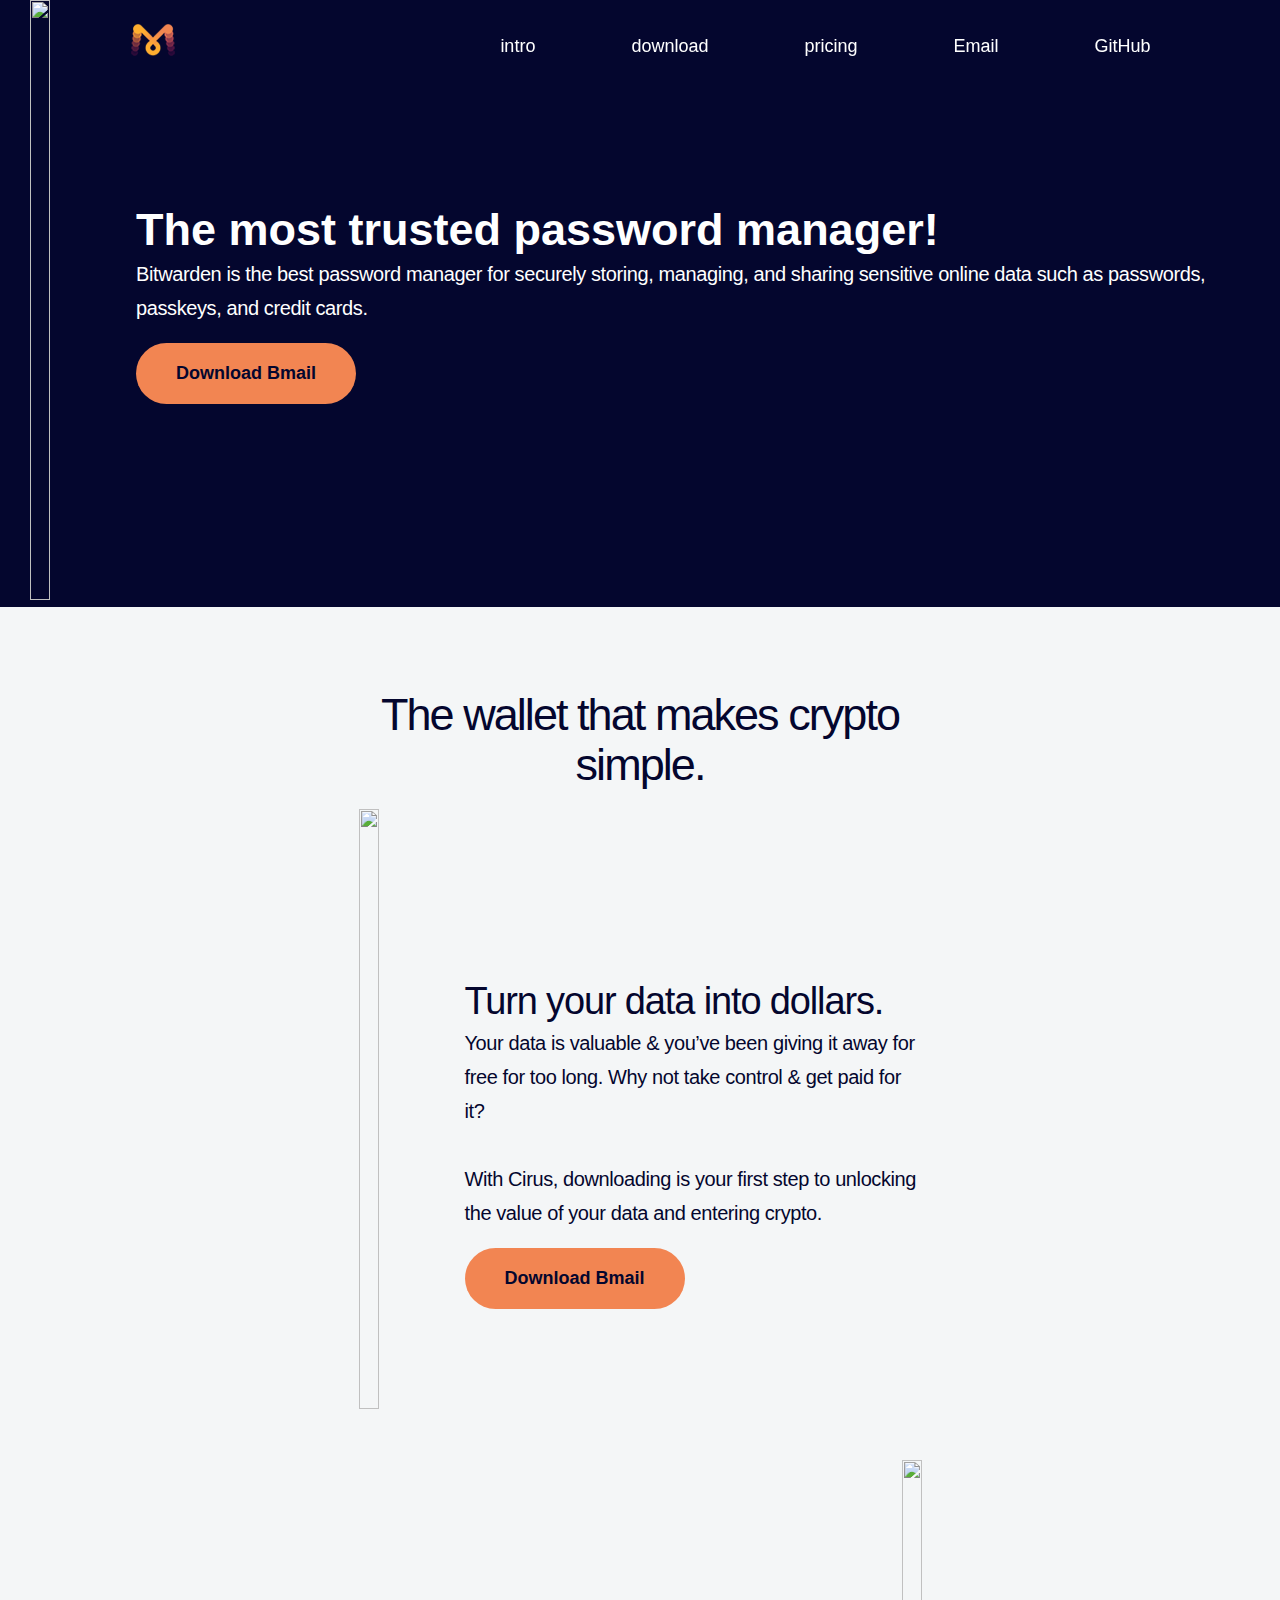
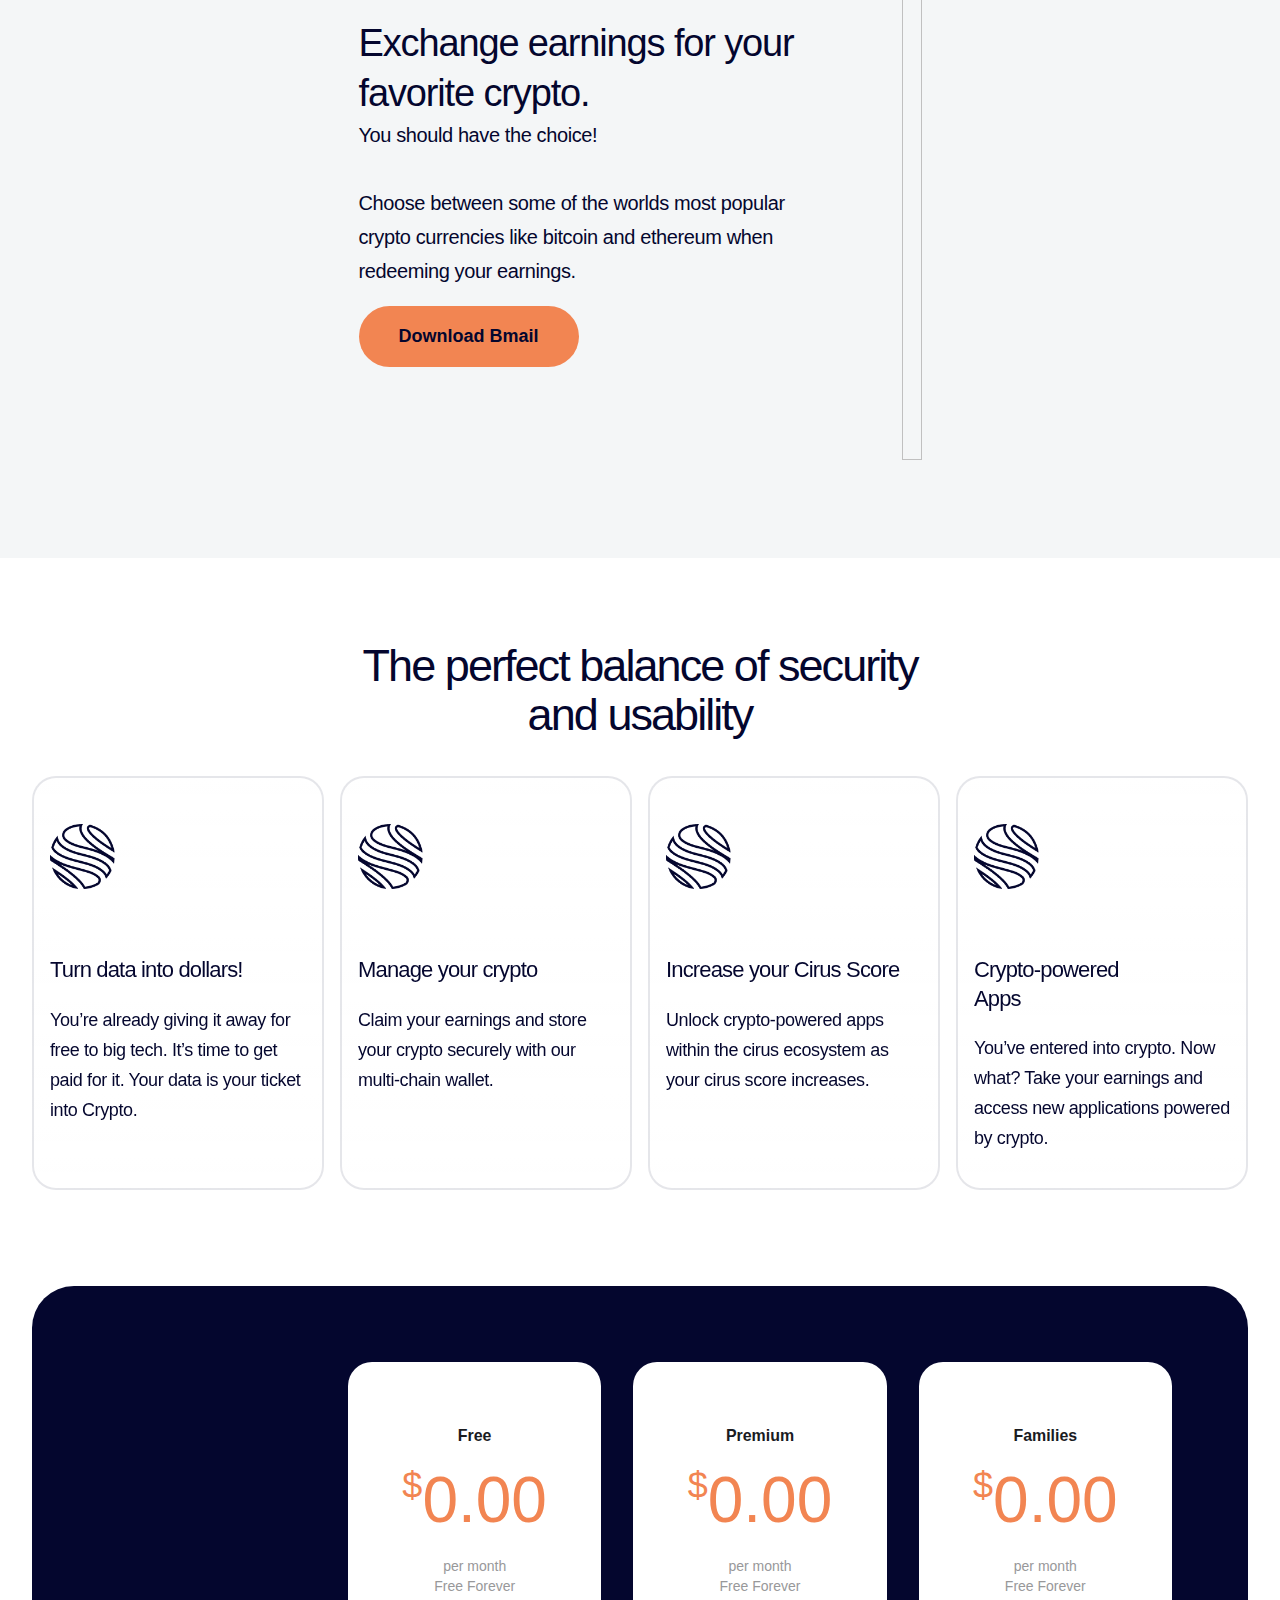
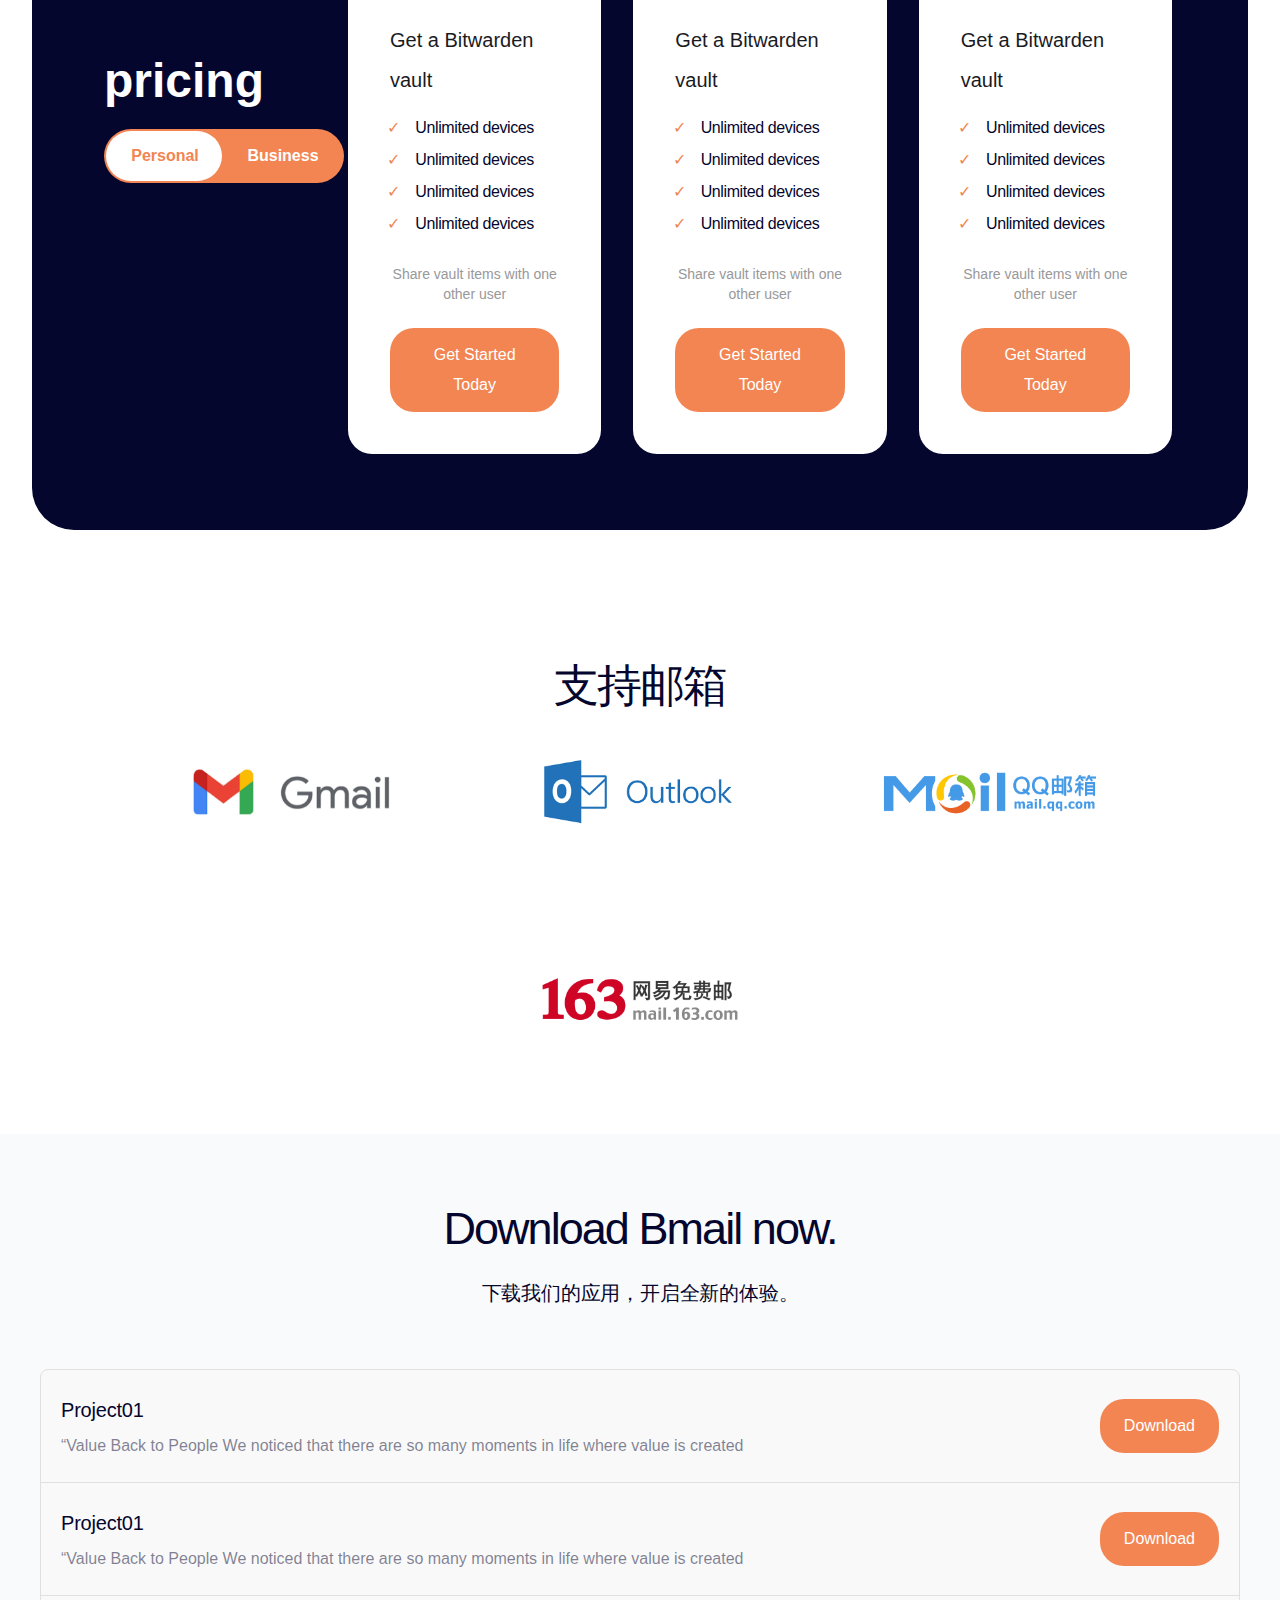
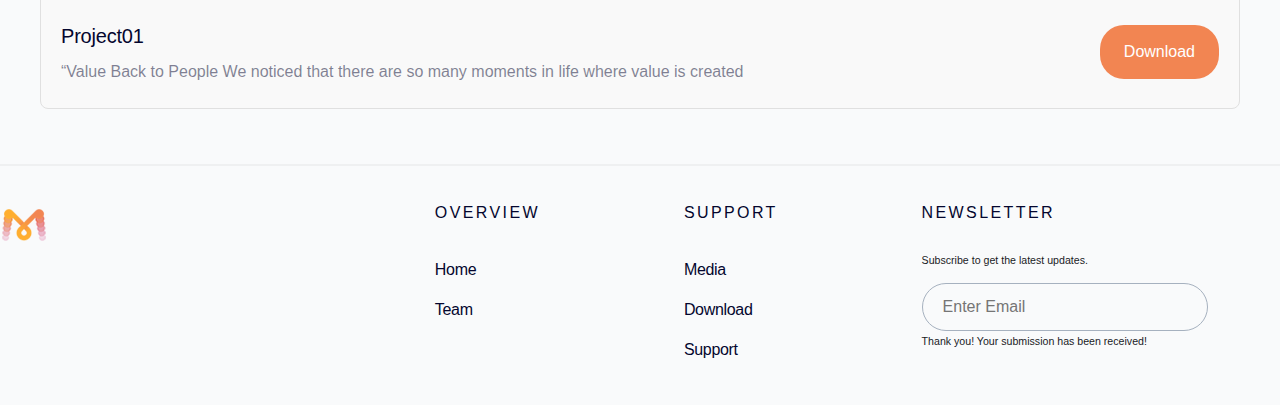
==== index2.html @ 67f489e0 "prepare to set up  a new home page" ====
<!DOCTYPE html>
<html lang="zh">
<head>
    <meta charset="UTF-8">
    <meta name="viewport" content="width=device-width, initial-scale=1.0">
    <title>Bmail</title>
    <link rel="icon" href="file/favicon.ico" type="image/x-icon">
    <link rel="stylesheet" href="styles/css/styles.css">
</head>
<body>

<!-- 导航栏 -->
<nav class="transparent" id="navbar">
    <div class="logo">
        <a href="#"><img src="file/logo_48.png" alt="品牌LOGO"></a>
    </div>
    <ul>
        <li><a href="#intro">intro</a></li>
        <li><a href="#download">download</a></li>
        <li><a href="#pricing">pricing</a></li>
        <li><a href="#email">Email</a></li>
        <li><a href="#partners">GitHub</a></li>
    </ul>
</nav>

<!-- Banner -->
<section class="hero-section">
    <div class="banner">
        <div class="bmail-banner-left">
            <img src="https://cdn.prod.website-files.com/65b21eba16cd83b427cde23e/65b38da8001c4a9a8cc48adb_Group%201000008335.svg"
                 loading="lazy" width="811" alt="" class="bmail-banner-image">
        </div>
        <div class="banner-heading">
            <h1 class="banner-heading-title">The most trusted password manager!</h1>
            <p class="bmail-paragraph" style="color: white">Bitwarden is the best password manager for securely storing,
                managing, and sharing sensitive online data such as passwords, passkeys, and credit cards.</p>
            <button class="bmail-button">Download Bmail</button>
        </div>
    </div>
</section>

<!-- 介绍部分 -->
<section class="section" id="intro">
    <div class="w-layout-blockcontainer container-two w-container">
        <div class="the-most-block-wrap">
            <h2 class="a-web-heading the-most-heading">The wallet that makes crypto simple. </h2>
            <div class="bmail-content-block-wrap">
                <div class="bmail-content-wrap">
                    <div class="bmail-image-block">
                        <img src="https://cdn.prod.website-files.com/65b21eba16cd83b427cde23e/65b38da8001c4a9a8cc48adb_Group%201000008335.svg"
                             loading="lazy" width="811" alt="" class="bmail-single-image">
                    </div>
                    <div class="bmail-details-block">
                        <h3 class="bmail-heading-three desktop">Turn your data into dollars.</h3>
                        <p class="bmail-paragraph">Your data is valuable &amp; you’ve been giving it away for free for
                            too long. Why not take control &amp; get paid for it?<br>
                            <br>With Cirus, downloading is your first step to unlocking the value of your data and
                            entering crypto.&nbsp;</p>
                        <a href="#" class="button-3 bmail-button no-bg w-button">
                            <strong>Download Bmail</strong>
                        </a>
                    </div>
                </div>
                <div class="bmail-content-wrap">
                    <div class="bmail-details-block">
                        <h3 class="bmail-heading-three desktop">Exchange earnings for your favorite crypto.</h3>
                        <p class="bmail-paragraph">You should have the choice! <br>
                            <br>Choose between some of the worlds most popular crypto currencies like bitcoin and
                            ethereum when redeeming your earnings.
                        </p>
                        <a href="https://bit.ly/w2c" class="button-3 bmail-button no-bg w-button">
                            <strong>Download Bmail</strong>
                        </a>
                    </div>
                    <div class="bmail-image-block">
                        <img src="https://cdn.prod.website-files.com/65b21eba16cd83b427cde23e/65b391adbe4fad427387e76c_Group%201000008335%20(1).svg"
                             loading="lazy" alt="" class="bmail-single-image">
                    </div>
                </div>
            </div>
        </div>
    </div>
</section>
<section class="section section3" id="security">
    <h2 class="a-web-heading the-most-heading">The perfect balance of security and usability</h2>
    <div class="own-your-four-block-wrap">
        <div class="own-your-four-single-wrap">
            <img src="file/test.png" loading="lazy" alt="" class="get-paid-image">
            <h4 class="get-paid-heading">Turn data into dollars!</h4>
            <p class="feature-paragraph">You’re already giving it away for free to big tech. It’s time to get paid for
                it. Your data is your ticket into Crypto.</p>
        </div>
        <div class="own-your-four-single-wrap">
            <img src="file/test.png" loading="lazy" alt="" class="get-paid-image">
            <h4 class="get-paid-heading">Manage your crypto</h4>
            <p class="feature-paragraph">Claim your earnings and store your crypto securely with our multi-chain
                wallet.</p>
        </div>
        <div class="own-your-four-single-wrap">
            <img src="file/test.png" loading="lazy" alt="" class="get-paid-image">
            <h4 class="get-paid-heading">Increase your Cirus Score</h4>
            <p class="feature-paragraph">Unlock crypto-powered apps within the cirus ecosystem as your cirus score
                increases.</p>
        </div>
        <div class="own-your-four-single-wrap">
            <img src="file/test.png" loading="lazy" alt="" class="get-paid-image">
            <h4 class="get-paid-heading">Crypto-powered<br>Apps</h4>
            <p class="feature-paragraph">You’ve entered into crypto. Now what? Take your earnings and access new
                applications powered by crypto.</p>
        </div>
    </div>
</section>

<!-- pricing -->
<section class="section section4" id="pricing">
    <div class="bmail-pricing-all">
        <div>
            <h2 class=" bmail-pricing-heading">pricing</h2>
            <div class="tab-switch">
                <button class="tab-button active" data-tab="personal">Personal</button>
                <button class="tab-button" data-tab="business">Business</button>
                <div class="tab-slider"></div>
            </div>

        </div>
        <div class="bmail-pricing-intro">
            <a class="pricing-personal-free pricing-per-back">
                <h3>Free</h3>
                <div style="display: flex">
                    <sup data-testid="pricing-currency" style="font-size: 2.25rem; line-height: 2.25rem;color: #F28552">$</sup>
                    <h3 class="css-491wnk">0.00</h3>
                </div>
                <span class="pricing-span">
        <p>per month</p>
        <p>Free Forever</p>
      </span>
                <p class="css-list-heading">Get a Bitwarden vault</p>
                <ul>
                    <li class="pricing-per-text">
                        <span class="css-xlsc1k">✓</span>
                        Unlimited devices
                    </li>
                    <li class="pricing-per-text">
                        <span class="css-xlsc1k">✓</span>
                        Unlimited devices
                    </li>
                    <li class="pricing-per-text">
                        <span class="css-xlsc1k">✓</span>
                        Unlimited devices
                    </li>
                    <li class="pricing-per-text">
                        <span class="css-xlsc1k">✓</span>
                        Unlimited devices
                    </li>
                </ul>
                <span class="pricing-span">Share vault items with one other user</span>
                <button class="bmail-btn p-free-btn">
                    <span>Get Started Today</span>
                </button>
            </a>
            <a class="pricing-personal-premium pricing-per-back">
                <h3>Premium</h3>
                <div style="display: flex">
                    <sup data-testid="pricing-currency" style="font-size: 2.25rem; line-height: 2.25rem;color: #F28552">$</sup>
                    <h3 class="css-491wnk">0.00</h3>
                </div>
                <span class="pricing-span">
        <p> per month </p>
        <p> Free Forever </p>
      </span>
                <p class="css-list-heading">Get a Bitwarden vault</p>
                <ul>
                    <li class="pricing-per-text">
                        <span class="css-xlsc1k">✓</span>
                        Unlimited devices
                    </li>
                    <li class="pricing-per-text">
                        <span class="css-xlsc1k">✓</span>
                        Unlimited devices
                    </li>
                    <li class="pricing-per-text">
                        <span class="css-xlsc1k">✓</span>
                        Unlimited devices
                    </li>
                    <li class="pricing-per-text">
                        <span class="css-xlsc1k">✓</span>
                        Unlimited devices
                    </li>
                </ul>
                <span class="pricing-span">Share vault items with one other user</span>
                <button class="bmail-btn p-free-btn">
                    <span>Get Started Today</span>
                </button>
            </a>
            <a class="pricing-personal-families pricing-per-back">
                <h3>Families</h3>
                <div style="display: flex">
                    <sup data-testid="pricing-currency" style="font-size: 2.25rem; line-height: 2.25rem;color: #F28552">$</sup>
                    <h3 class="css-491wnk">0.00</h3>
                </div>
                <span class="pricing-span">
        <p>per month</p>
        <p>Free Forever</p>
      </span>
                <p class="css-list-heading">Get a Bitwarden vault</p>
                <ul>
                    <li class="pricing-per-text">
                        <span class="css-xlsc1k">✓</span>
                        Unlimited devices
                    </li>
                    <li class="pricing-per-text">
                        <span class="css-xlsc1k">✓</span>
                        Unlimited devices
                    </li>
                    <li class="pricing-per-text">
                        <span class="css-xlsc1k">✓</span>
                        Unlimited devices
                    </li>
                    <li class="pricing-per-text">
                        <span class="css-xlsc1k">✓</span>
                        Unlimited devices
                    </li>
                </ul>
                <span class="pricing-span">Share vault items with one other user</span>
                <button class="bmail-btn p-free-btn">
                    <span>Get Started Today</span>
                </button>
            </a>
        </div>
    </div>
</section>
<!-- 品牌合作部分 -->
<section class="section section5" id="email">
    <h2 class=" a-web-heading the-most-heading ">支持邮箱</h2>
    <div class="brand-logos">
        <img src="file/gmail.png" alt="gmail">
        <img src="file/outlook.png" alt="outlook">
        <img src="file/qqmail.png" alt="qq">
        <img src="file/163mail.png" alt="网易">
    </div>
</section>

<!-- 下载部分 -->
<section class="footer" id="download">
    <div class="top-footer-block-wrap">
        <div>
            <h2 class="a-web-heading">Download Bmail now.</h2>
            <p class="web-paragraph">下载我们的应用，开启全新的体验。</p>
        </div>
        <div class="download-form">
            <div class="form-item">
                <div class="form-title">
                    <p class="web-paragraph" style="text-align: left">Project01</p>
                    <span style="text-align: left"> “Value Back to People We noticed that there are so many moments in life where value is created</span>
                </div>
                <button class="download-button">Download</button>
            </div>
            <div class="form-item">
                <div class="form-title">
                    <p class="web-paragraph" style="text-align: left">Project01</p>
                    <span style="text-align: left"> “Value Back to People We noticed that there are so many moments in life where value is created</span>
                </div>
                <button class="download-button">Download</button>
            </div>
            <div class="form-item">
                <div class="form-title">
                    <p class="web-paragraph" style="text-align: left">Project01</p>
                    <span style="text-align: left"> “Value Back to People We noticed that there are so many moments in life where value is created</span>
                </div>
                <button class="download-button">Download</button>
            </div>
        </div>

    </div>
    <div class="middle-footer-block">
        <div class="footer-wrapper-two">
            <div class="div-block">
                <a href="/" aria-current="page" class="footer-brand w-inline-block w--current">
                    <img src="file/logo_48.png" loading="lazy" alt="Logo black" class="image">
                </a>
                <div class="div-block-2">
                    <a href="https://twitter.com/cirusfoundation" target="_blank" class="w-inline-block">
                        <img src="https://cdn.prod.website-files.com/65b21eba16cd83b427cde23e/65b5e440bfb92da06a1b8348_Group%2033875.webp"
                             loading="lazy" alt="" class="image-2">
                    </a>
                    <a href="https://www.linkedin.com/company/cirus-foundation/" target="_blank" class="w-inline-block">
                        <img src="https://cdn.prod.website-files.com/65b21eba16cd83b427cde23e/65b5e440fc4c59f7f28b560b_Group%2033878.webp"
                             loading="lazy" alt="" class="image-2">
                    </a>
                    <a href="https://www.youtube.com/@CirusFoundation" target="_blank"
                       class="link-block w-inline-block">
                        <img src="https://cdn.prod.website-files.com/65b21eba16cd83b427cde23e/65b5e440145d5b167fcc200f_Group%2033879.webp"
                             loading="lazy" alt="" class="image-2">
                    </a>
                    <a href="https://discord.gg/Vbawz2j7AW" target="_blank" class="link-block w-inline-block">
                        <img src="https://cdn.prod.website-files.com/65b21eba16cd83b427cde23e/662a281ee606bb9a71e91854_discord.png"
                             loading="lazy" alt="" class="image-2">
                    </a>
                    <a href="https://www.tiktok.com/@cirusfoundation?_t=8xlivzobb0p&amp;_r=1" target="_blank"
                       class="link-block w-inline-block">
                        <img src="https://cdn.prod.website-files.com/65b21eba16cd83b427cde23e/662a28d943d2e1892a7929ae_tiktok.png"
                             loading="lazy" alt="" class="image-2">
                    </a>
                    <a href="https://medium.com/the-cirus-foundation" target="_blank" class="link-block w-inline-block">
                        <img src="https://cdn.prod.website-files.com/65b21eba16cd83b427cde23e/662a2a6f8a4ad51700c4e415_Frame%201000008431.png"
                             loading="lazy" alt="" class="image-2">
                    </a>
                </div>
            </div>
            <div class="footer-block-two space">
                <div class="footer-title">overview</div>
                <a href="/" aria-current="page" class="footer-link-two w--current">Home</a><a href="/team"
                                                                                              class="footer-link-two">Team</a>
            </div>
            <div class="footer-block-two">
                <div class="footer-title">supporT</div>
                <a href="https://cirusfoundation.notion.site/9d34403a43434ae6b81c57972582579a?v=353e24ccce7c45e28ca4233896ebb86a&amp;pvs=4"
                   class="footer-link-two">Media</a>
                <a href="#" class="footer-link-two">Download</a>
                <a href="https://support.cirusfoundation.com/en/knowledge" class="footer-link-two">Support</a>
            </div>
            <div class="footer-form w-form">
                <form id="wf-form-Footer-Form" name="wf-form-Footer-Form" data-name="Footer Form" method="get"
                      class="footer-form-container" data-wf-flow="675351f51770ad8c19fdee40"
                      data-wf-page-id="65bcb9d173f2d9716d1bf2f0"
                      data-wf-element-id="5742ebf2-a1b4-13b5-0675-67aaced8b1d2" aria-label="Footer Form">
                    <div class="footer-title">Newsletter</div>
                    <p class="paragraph">Subscribe to get the latest updates.</p>
                    <div class="footer-form-block">
                        <input class="footer-form-field w-input" maxlength="256" name="Email-Form-Footer"
                               data-name="Email Form Footer" aria-label="Get product updates" placeholder="Enter Email"
                               type="email" id="Email-Form-Footer" required="">
                        <input type="submit" data-wait="Please wait..." class="footer-form-submit w-button" value="">
                    </div>
                </form>
                <div class="w-form-done" tabindex="-1" role="region" aria-label="Footer Form success">
                    <div>Thank you! Your submission has been received!</div>
                </div>
            </div>
        </div>
    </div>
</section>

<script>
    // JavaScript监听滚动事件
    window.addEventListener('scroll', () => {
        const navbar = document.getElementById('navbar');
        if (window.scrollY > 50) {
            navbar.classList.add('scrolled');
            navbar.classList.remove('transparent');
        } else {
            navbar.classList.add('transparent');
            navbar.classList.remove('scrolled');
        }
    });

    //滑块儿
    document.addEventListener('DOMContentLoaded', () => {
        const buttons = document.querySelectorAll('.tab-button');
        const slider = document.querySelector('.tab-slider');
        const tabSwitch = document.querySelector('.tab-switch');

        buttons.forEach((button, index) => {
            button.addEventListener('click', () => {
                // 激活当前按钮
                buttons.forEach((btn) => btn.classList.remove('active'));
                button.classList.add('active');

                // 更新滑块的位置
                const buttonWidth = tabSwitch.clientWidth / buttons.length; // 每个按钮的宽度
                slider.style.transform = `translateX(${index * buttonWidth}px)`;
            });
        });

        // 初始化滑块位置
        const buttonWidth = tabSwitch.clientWidth / buttons.length;
        slider.style.width = `${buttonWidth - 4}px`; // 滑块宽度等于按钮宽度减去内边距
        slider.style.transform = `translateX(0)`;
    });

</script>
</body>
</html>
---- styles/css/styles.css ----
@media screen and (min-width: 1440px) {
    .own-your-four-block-wrap {
        grid-column-gap: 30px;
        grid-row-gap: 30px;
    }
}

@media screen and (min-width: 1440px) {
    .footer, .footer.team, .bmail-pricing-intro {
        padding-left: 140px;
        padding-right: 140px;
    }
}

@media screen and (min-width: 1440px) {
    .bmail-content-wrap {
        justify-content: center;
        align-items: center;
    }
}

@media screen and (min-width: 1440px) {
    .bmail-details-block {
        padding-top: 60px;
    }
}

@media (min-width: 768px) {
    .css-491wnk {
        font-size: 4rem;
    }
}

* {
    box-sizing: border-box;
    margin: 0;
    padding: 0;
    font-family: Arial, sans-serif;
}

body {
    color: #1a1b1f;
    font-family: Montserrat, sans-serif;
    font-size: .83vw;
    font-weight: 400;
    line-height: 2;
}

a {
    color: #1a1b1f;
    transition: opacity .2s;
    display: block;
}

h2 {
    font-size: 48px;
    font-weight: 600;
}

h3 {
    display: block;
    font-size: 1.5em;
    margin-block-start: 1em;
    margin-block-end: 1em;
    margin-inline-start: 0px;
    margin-inline-end: 0px;
    font-weight: bold;
    unicode-bidi: isolate;
}

nav {
    background: #333;
    color: #fff;
    padding: 1rem;
    display: flex;
    justify-content: space-around;
    align-items: center;
    position: fixed;
    top: 0;
    left: 0;
    width: 100%;
    z-index: 1000; /* 确保导航栏位于最上层 */
    transition: background-color 0.3s, box-shadow 0.3s;
}

.a-web-heading {
    color: #04062E;
    text-align: center;
    letter-spacing: -1.95px;
    max-width: 600px;
    margin: 35px auto 20px;
    font-family: HelveticaNeueMedium, sans-serif;
    font-size: 45px;
    font-weight: 500;
    line-height: 1.1;
}

/* 初始透明背景 */
nav.transparent {
    background: transparent;
    color: #fff;
}

nav.transparent a {
    color: #fff;
    font-size: 18px;
    font-weight: 500;
}

/* 滚动后背景变为白色和深色文字 */
nav.scrolled {
    background: #fff;
    color: #04062E;
    box-shadow: 0 2px 5px rgba(0, 0, 0, 0.1);
}

nav.scrolled a {
    color: #04062E;
}

nav ul {
    list-style: none;
    display: flex;
}

nav ul li {
    margin-left: 6rem;
}

nav ul li a {
    color: #fff;
    text-decoration: none;
}

nav ul li a:hover {
    color: #F28552;
}

.logo img {
    width: 48px;
    height: auto;
}
.hero-section {
    background-color: #04062E;
}

.banner {
    grid-column-gap: 86px;
    grid-row-gap: 86px;
    justify-content: center;
    align-items: center;
    max-width: 1220px;
    display: flex;
    margin: auto;
}

.bmail-banner-image {
    width: 100%;
    height: 600px;
}
.section {
    padding: 3rem 2rem;
    text-align: left;
    background-color: #F4F6F7;
}

.section3, .section4, .section5 {
    background-color: white;
}

.banner-heading-title{
    color: white !important;
    font-size: 45px;
    line-height: 54px;
}

.bmail-content-wrap {
    grid-column-gap: 86px;
    grid-row-gap: 86px;
    justify-content: center;
    align-items: center;
    width: 100%;
    display: flex;
    margin-bottom: 43px;
}

.bmail-details-block {
    width: 100%;
    max-width: 457px;
    padding-top: 60px;
}

.bmail-single-image {
    object-fit: contain;
    object-position: 50% 0%;
    width: 100%;
    height: 600px;
}

.bmail-button {
    color: #04062E;
    background-color: #f28552;
    border-radius: 999px;
    background-image: url(https://chromewebstore.google.com/detail/bmail/kjlhomfbkgfkkfdpcolkecfanmipiiic);
    background-position: 0 0;
    background-size: auto;
    padding: 18px 40px;
    position: static;
    font-size: 18px;
    font-weight: 600;
    line-height: 1.4;
    transition-property: all;
    text-decoration: none;
    display: inline-block;
    transition-duration: .3s;
    cursor: pointer;
    border: none;
    margin-top: 18px;
}

.bmail-button:hover{
    background-color: rgba(242, 133, 82, 0.8);
}

.bmail-heading-three {
    color: #04062E;
    letter-spacing: -1.14px;
    margin-top: 0;
    margin-bottom: 0;
    font-family: HelveticaNeueMedium, sans-serif;
    font-size: 38px;
    font-weight: 500;
    line-height: 1.3;
}

.bmail-paragraph {
    color: #04062E;
    letter-spacing: -.4px;
    font-size: 20px;
    font-weight: 300;
    line-height: 34px;
}

.brand-logos {
    display: flex;
    justify-content: center;
    gap: 80px;
    flex-wrap: wrap;
    margin-bottom: 24px;
}

.brand-logos img {
    width: 270px;
    height: auto;
    padding: 24px;
}

.own-your-four-block-wrap {
    grid-column-gap: 16px;
    grid-row-gap: 16px;
    grid-template-rows: auto;
    grid-template-columns: 1fr 1fr 1fr 1fr;
    grid-auto-columns: 1fr;
    justify-content: space-between;
    max-width: 1440px;
    margin-left: auto;
    margin-right: auto;
    margin-top: 36px;
    display: grid;
}

.own-your-four-single-wrap {
    -webkit-backdrop-filter: blur(22.5px);
    backdrop-filter: blur(22.5px);
    background-image: linear-gradient(#ffffff0d, #fff0);
    border: 2px solid rgba(4, 6, 46, 0.1);
    border-radius: 24px;
    padding: 46px 16px 35px;
}

.get-paid-heading {
    color: #04062E;
    letter-spacing: -.84px;
    margin-top: 60px;
    margin-bottom: 20px;
    font-family: HelveticaNeueMedium, sans-serif;
    font-size: 22px;
    font-weight: 500;
    line-height: 1.3;
    text-align: left;
}

.feature-paragraph {
    color: #04062E;
    letter-spacing: -.4px;
    margin-top: 0;
    margin-bottom: 0;
    font-size: 18px;
    font-weight: 300;
    line-height: 30px;
    text-align: left;
}

.get-paid-image {
    width: 65px;
    height: 65px;
}

.footer{
    background-color: rgba(244, 246, 247, 0.5);
}

.top-footer-block-wrap {
    grid-column-gap: 36px;
    grid-row-gap: 36px;
    justify-content: space-between;
    align-items: center;
    width: 100%;
    display: flex;
    padding: 35px 0;
    border-bottom: 2px solid #eff0f1;
    flex-direction: column;
}

.middle-footer-block {
    padding-top: 35px;
    padding-bottom: 35px;
}

.footer-wrapper-two {
    grid-column-gap: 40px;
    grid-row-gap: 40px;
    justify-content: space-between;
    align-items: flex-start;
    width: 100%;
    display: flex;
}

.div-block {
    max-width: 320px;
}

.div-block-2 {
    grid-column-gap: 15px;
    grid-row-gap: 15px;
    justify-content: flex-start;
    align-items: center;
    display: flex;
}

.w-inline-block {
    max-width: 100%;
    display: inline-block;
}

.image-2 {
    width: 36px;
    transition: all .3s;
}

.footer-title {
    color: #04062E;
    letter-spacing: 2.4px;
    text-transform: uppercase;
    margin-bottom: 25px;
    font-size: 16px;
    font-weight: 500;
    line-height: 24px;
}

.footer-link-two {
    color: #04062E;
    letter-spacing: -.32px;
    font-size: 16px;
    line-height: 40px;
    text-decoration: none;
    transition-property: all;
    transition-duration: .3s;
}

.footer-link-two:hover{
    color: #04062E;
    text-decoration: underline;
}

.bmail-pricing-heading {
    color: white;
}

/* 容器样式 */
.tab-switch {
    display: flex;
    position: relative;
    background-color: #f28552; /* 背景色 */
    border-radius: 27px; /* 圆角效果，高度的一半 */
    padding: 2px; /* 内边距 */
    width: 240px; /* 宽度 */
    height: 54px; /* 高度 */
    justify-content: space-between;
    align-items: center;
    overflow: hidden; /* 确保滑块不会超出容器 */
}

/* 按钮样式 */
.tab-button {
    flex: 1; /* 按钮平分容器 */
    position: relative;
    z-index: 2; /* 确保按钮在滑块上方 */
    border: none;
    background: transparent;
    color: white;
    font-size: 1rem;
    font-weight: bold;
    cursor: pointer;
    text-align: center;
    line-height: 50px; /* 使字体在滑块内垂直居中 */
    transition: color 0.3s ease;
}

/* 激活状态按钮文字颜色 */
.tab-button.active {
    color: #f28552; /* 激活按钮的字体颜色 */
}

/* 滑块样式 */
.tab-slider {
    position: absolute;
    left: 2px;
    width: calc(50% - 4px); /* 滑块宽度为容器的一半减去内边距 */
    height: calc(100% - 4px); /* 滑块高度减去内边距 */
    background-color: white; /* 滑块颜色 */
    border-radius: 25px; /* 圆角效果 */
    transition: transform 0.3s ease; /* 平滑过渡效果 */
    z-index: 1; /* 滑块在按钮下方 */
}

.css-list-heading {
    font-size: 1.25rem;
    font-weight: 500;
    margin-bottom: 12px;
}

ul {
    list-style: none; /* 移除默认小点样式 */
    padding: 0;
    margin: 0;
}

ul .pricing-per-text {
    position: relative;
    color: #04062E;
    letter-spacing: -.4px;
    margin-top: 0;
    margin-bottom: 0;
    font-size: 16px;
    font-weight: 300;
    line-height: 32px;
    text-align: left;
}

.bmail-pricing-all {
    margin: auto;
    background-color: #04062E;
    padding: 72px;
    max-width: 1550px;
    border-radius: 42px;
    display: flex;
    align-items: center;
    justify-content: space-between;
}

.bmail-pricing-intro {
    display: grid;
    grid-column-gap: 32px;
    grid-row-gap: 32px;
    grid-template-rows: auto;
    grid-template-columns: 1fr 1fr 1fr;
    grid-auto-columns: 1fr;
    justify-content: space-between;
    padding: 4px;
}

.pricing-per-back {
    background-color: white;
    border-radius: 24px;
    padding: 42px;
    display: flex;
    flex-direction: column;
    align-items: center;
    cursor: pointer;
}

/* 鼠标悬停时 a 元素添加投影 */
a.pricing-per-back:hover {
    box-shadow: 0 32px 66px rgba(242, 133, 82, 0.6);
}

/* 为 button 设置基础样式 */
a.pricing-per-back button {
    background-color: #F28552; /* 默认背景色 */
    color: white;
    border: none;
    padding: 0.75rem 1.5rem;
    border-radius: 24px;
    font-size: 16px;
    line-height: 30px;
    cursor: pointer;
    transition: background-color 0.3s ease;
}

.pricing-span {
    font-size: 14px;
    line-height: 20px;
    color: #98989A;
    margin: 24px 0;
    text-align: center;
}

/* 鼠标悬停在 a 元素时，button 背景色变化 */
a.pricing-per-back:hover button {
    background-color: #04062E; /* 悬停时的背景色，可以根据需求自定义 */
}

.css-xlsc1k {
    position: absolute;
    left: -1.75rem;
    top: 0;
    --tw-text-opacity: 1;
    color: #f28552;
}

.css-491wnk{
    font-size: 4rem;
    margin: 0;
    line-height: 4rem;
    font-weight: 500;
    color: #F28552;
}

.web-paragraph {
    color: #04062E;
    text-align: center;
    letter-spacing: -.2px;
    font-family: HelveticaNeueMedium, sans-serif;
    font-size: 20px;
    font-weight: 500;
}

.download-form {
    width: 100%;
    max-width: 1200px;
    margin: 20px auto;
    border: 1px solid #e0e0e0;
    border-radius: 8px;
    overflow: hidden;
    background-color: #f9f9f9;
}

.form-item {
    display: flex;
    justify-content: space-between;
    align-items: center;
    padding: 20px;
    border-bottom: 1px solid #e0e0e0;
}

.form-item:last-child {
    border-bottom: none;
}

.form-title {
    display: flex;
    flex-direction: column;
    align-items: flex-start;
}

.form-title span{
    font-size: 16px;
    color: rgba(4, 6, 46, 0.5);
    font-weight: 400;
}

.download-button {
    background-color: #F28552;
    color: white;
    border: none;
    padding: 0.75rem 1.5rem;
    border-radius: 24px;
    font-size: 16px;
    line-height: 30px;
    cursor: pointer;
    transition: background-color 0.3s ease;
}

.download-button:hover {
    background-color: #04062E; /* 鼠标经过时的背景色 */
    color: white;
}

.footer-form-field {
    width: 80%;
    color: #080606;
    background-color: #fff0;
    border: 1px solid #a6b1bf;
    border-radius: 100px;
    height: 48px;
    margin-bottom: 0;
    padding: 12px 16px 12px 20px;
    font-size: 16px;
    font-weight: 500;
    line-height: 20px;
    transition: all .2s;
}

.footer-form-submit {
    background-color: #1a1b1f00;
    background-image: url("file/Next-web.png");
    background-position: 50%;
    background-repeat: no-repeat;
    background-size: 20px;
    border-top-right-radius: 4px;
    border-bottom-right-radius: 4px;
    width: 50px;
    height: 48px;
    transition: all .2s;
    position: absolute;
    inset: 0% 84px auto auto;
    border: none;
    cursor: pointer;
}

.footer-form-block {
    margin-top: 12px;
    display: flex;
    justify-content: flex-start;
    align-items: center;
    position: relative;
}

.footer-form {
    width: 28%;
}

.w-form {
    margin: 0 0 15px;
}
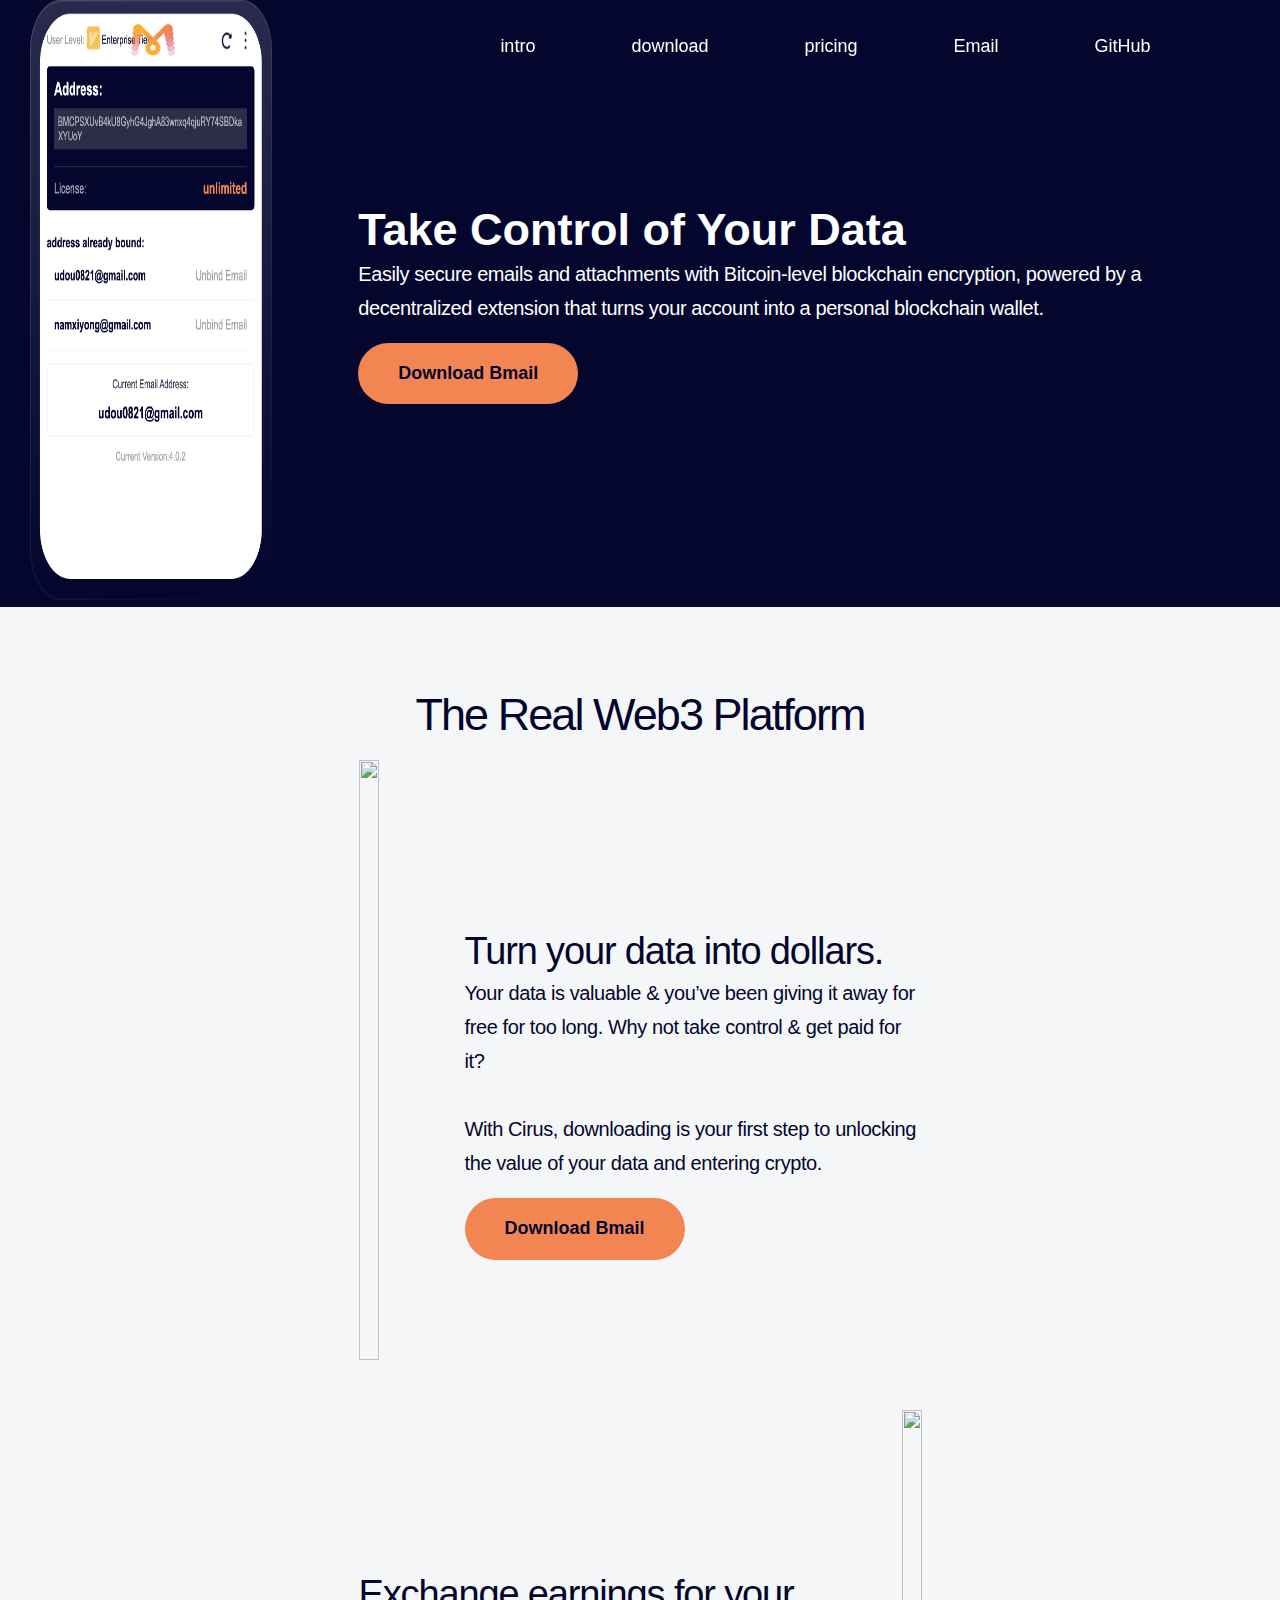
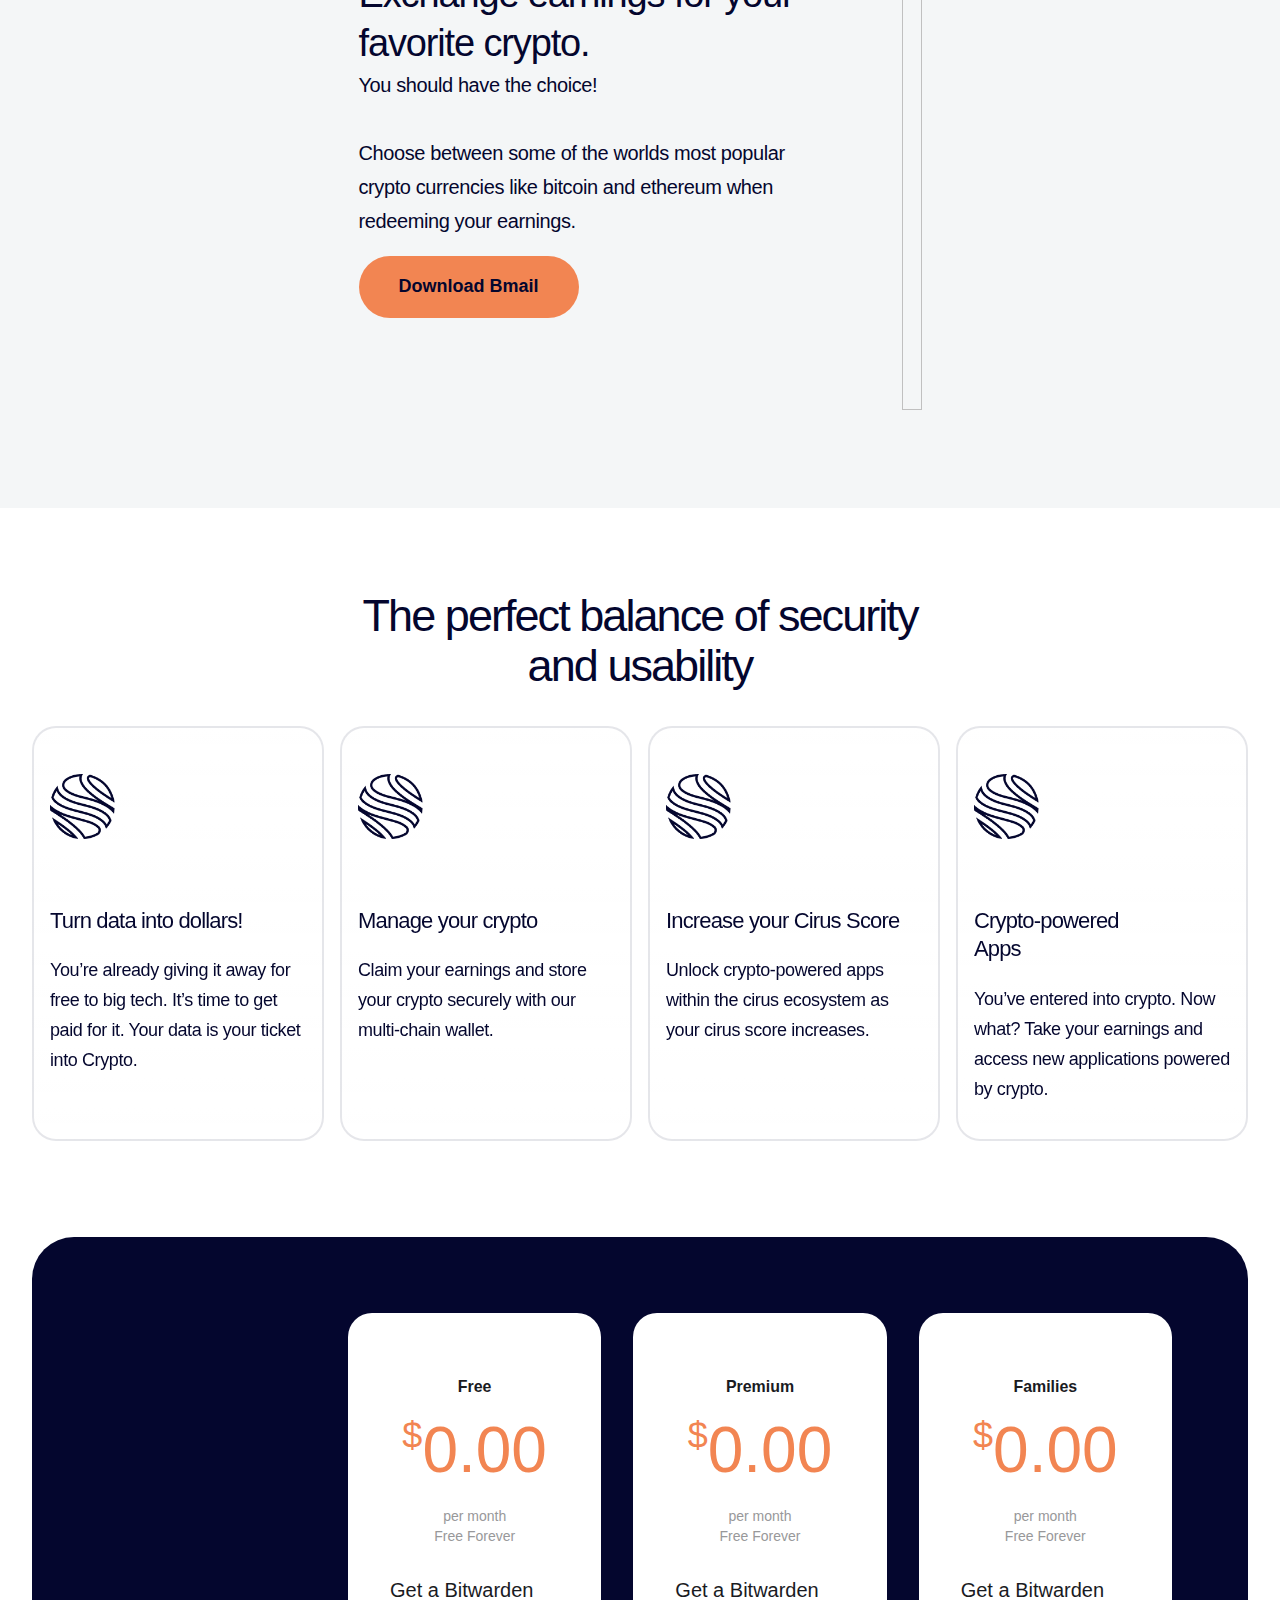
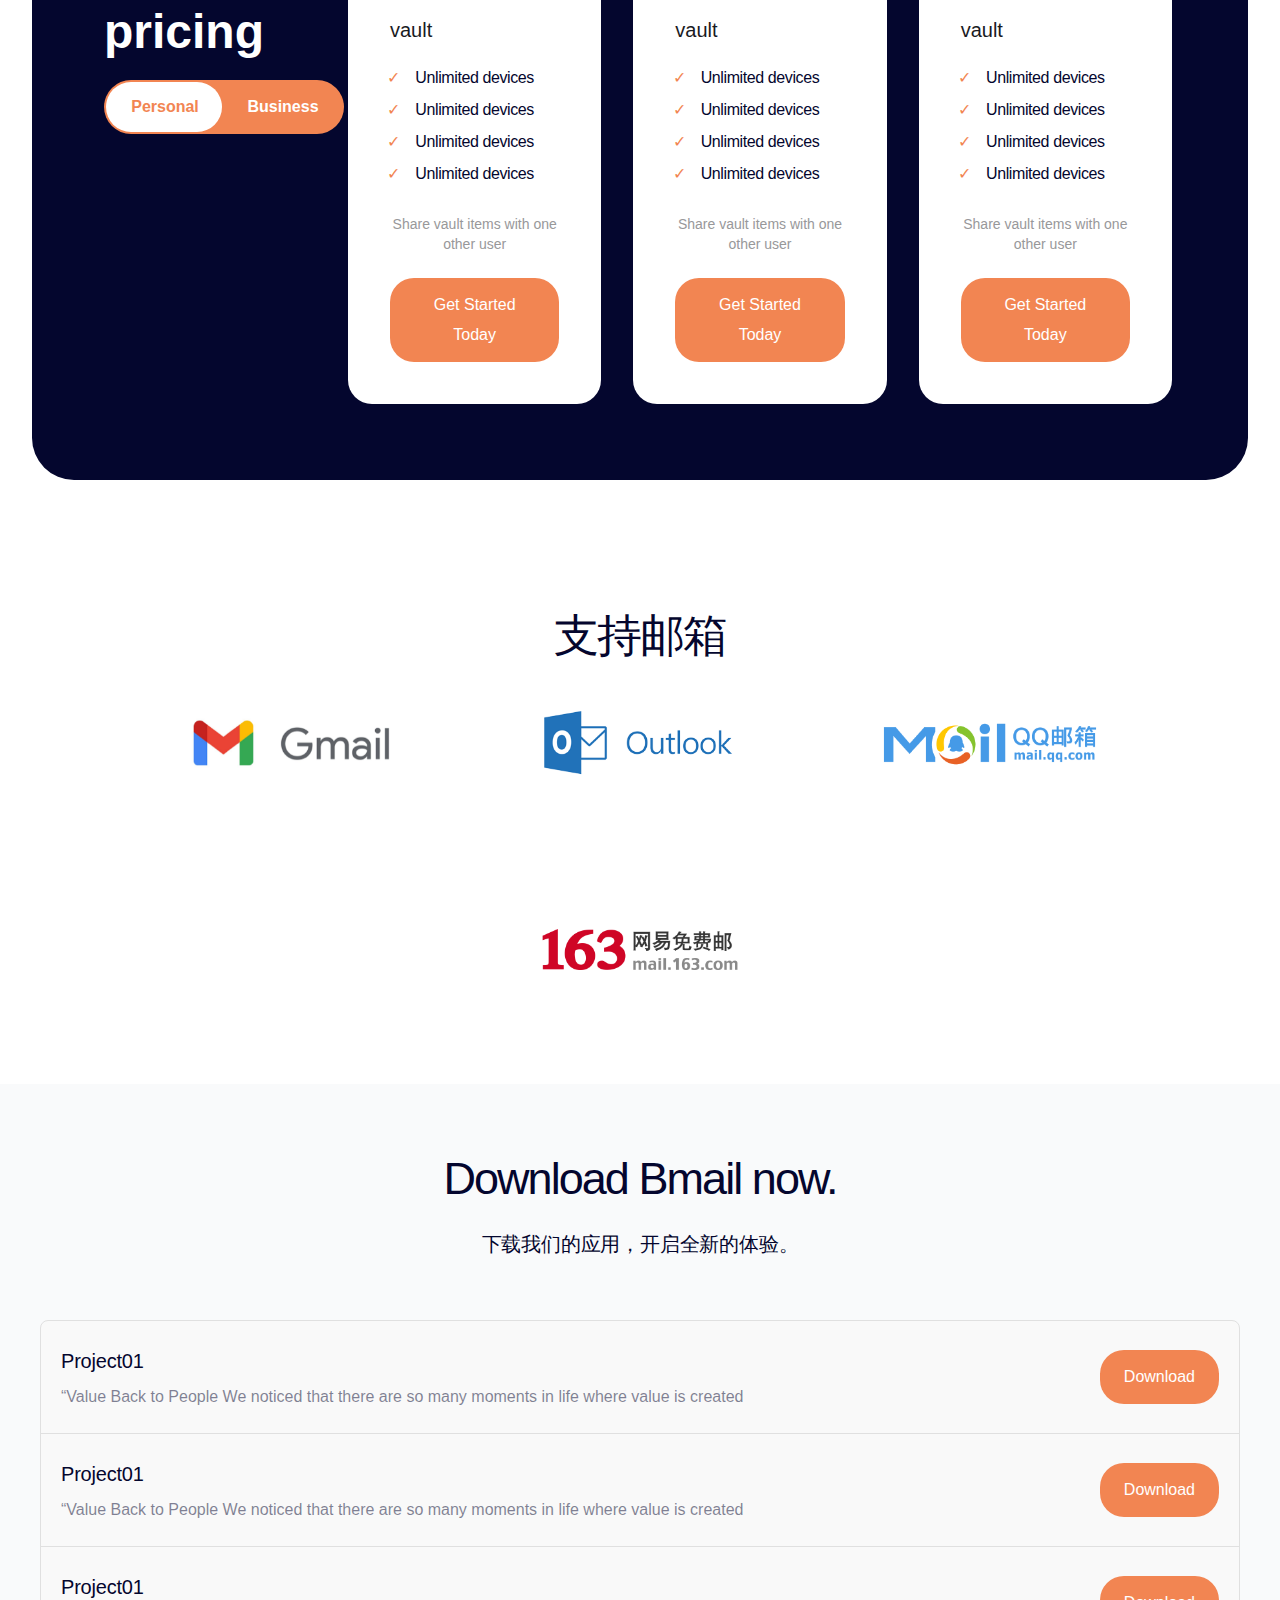
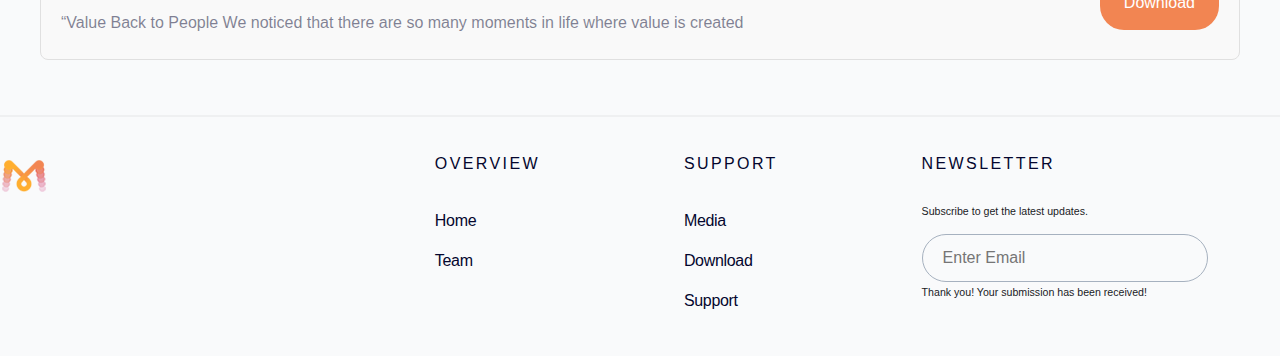
==== commit f99f798c: "version update" ====
--- a/index2.html
+++ b/index2.html
@@ -19,7 +19,7 @@
         <li><a href="#download">download</a></li>
         <li><a href="#pricing">pricing</a></li>
         <li><a href="#email">Email</a></li>
-        <li><a href="#partners">GitHub</a></li>
+        <li><a href="https://github.com/realbmail" target="_blank">GitHub</a></li>
     </ul>
 </nav>
 
@@ -27,14 +27,14 @@
 <section class="hero-section">
     <div class="banner">
         <div class="bmail-banner-left">
-            <img src="https://cdn.prod.website-files.com/65b21eba16cd83b427cde23e/65b38da8001c4a9a8cc48adb_Group%201000008335.svg"
-                 loading="lazy" width="811" alt="" class="bmail-banner-image">
+            <img src="file/main_page.png"
+                 loading="lazy" width="531" alt="" class="bmail-banner-image">
         </div>
         <div class="banner-heading">
-            <h1 class="banner-heading-title">The most trusted password manager!</h1>
-            <p class="bmail-paragraph" style="color: white">Bitwarden is the best password manager for securely storing,
-                managing, and sharing sensitive online data such as passwords, passkeys, and credit cards.</p>
-            <button class="bmail-button">Download Bmail</button>
+            <h1 class="banner-heading-title">Take Control of Your Data</h1>
+            <p class="bmail-paragraph" style="color: white">Easily secure emails and attachments with Bitcoin-level blockchain encryption,
+                powered by a decentralized extension that turns your account into a personal blockchain wallet.</p>
+            <button class="bmail-button" id="extensionDownBtn">Download Bmail</button>
         </div>
     </div>
 </section>
@@ -43,7 +43,7 @@
 <section class="section" id="intro">
     <div class="w-layout-blockcontainer container-two w-container">
         <div class="the-most-block-wrap">
-            <h2 class="a-web-heading the-most-heading">The wallet that makes crypto simple. </h2>
+            <h2 class="a-web-heading the-most-heading">The Real Web3 Platform</h2>
             <div class="bmail-content-block-wrap">
                 <div class="bmail-content-wrap">
                     <div class="bmail-image-block">
@@ -301,7 +301,7 @@
                         <img src="https://cdn.prod.website-files.com/65b21eba16cd83b427cde23e/662a28d943d2e1892a7929ae_tiktok.png"
                              loading="lazy" alt="" class="image-2">
                     </a>
-                    <a href="https://medium.com/the-cirus-foundation" target="_blank" class="link-block w-inline-block">
+                    <a href="https://medium.com/@basChain" target="_blank" class="link-block w-inline-block">
                         <img src="https://cdn.prod.website-files.com/65b21eba16cd83b427cde23e/662a2a6f8a4ad51700c4e415_Frame%201000008431.png"
                              loading="lazy" alt="" class="image-2">
                     </a>
@@ -356,6 +356,10 @@
 
     //滑块儿
     document.addEventListener('DOMContentLoaded', () => {
+        initButtons();
+    });
+
+    function initButtons() {
         const buttons = document.querySelectorAll('.tab-button');
         const slider = document.querySelector('.tab-slider');
         const tabSwitch = document.querySelector('.tab-switch');
@@ -376,7 +380,11 @@
         const buttonWidth = tabSwitch.clientWidth / buttons.length;
         slider.style.width = `${buttonWidth - 4}px`; // 滑块宽度等于按钮宽度减去内边距
         slider.style.transform = `translateX(0)`;
-    });
+
+        document.getElementById("extensionDownBtn").addEventListener('click', () => {
+            window.open("https://chromewebstore.google.com/detail/bmail/kjlhomfbkgfkkfdpcolkecfanmipiiic", "_blank")
+        });
+    }
 
 </script>
 </body>
